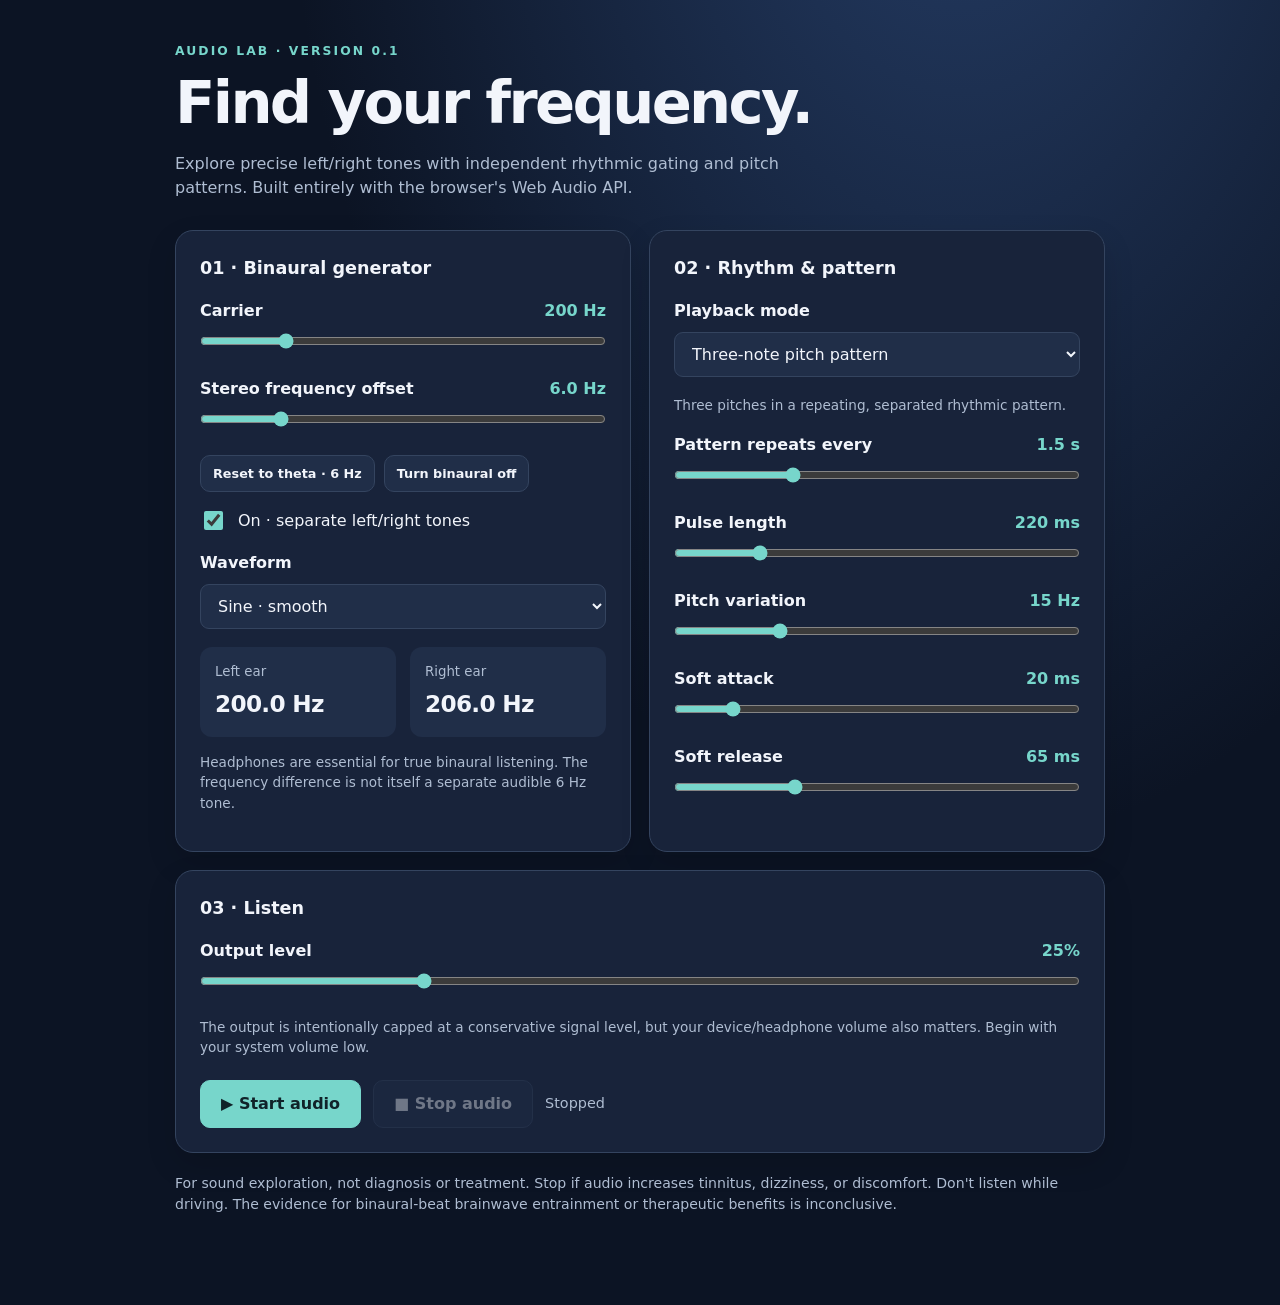
==== index.html @ 14ae580a "Add files via upload" ====
<!doctype html>
<html lang="en"><head><meta charset="utf-8"><meta name="viewport" content="width=device-width,initial-scale=1"><meta name="theme-color" content="#0c1424"><title>Audio Lab · Binaural & Rhythm</title><link rel="stylesheet" href="./css/app.css"></head>
<body><main>
  <div class="eyebrow">Audio Lab · Version 0.1</div>
  <h1>Find your frequency.</h1>
  <p class="intro">Explore precise left/right tones with independent rhythmic gating and pitch patterns. Built entirely with the browser's Web Audio API.</p>
  <div class="grid">
    <section class="panel"><h2>01 · Binaural generator</h2>
      <div class="control"><label for="carrier">Carrier <output class="number" id="carrierValue">200 Hz</output></label><input id="carrier" type="range" min="100" max="600" step="1" value="200"></div>
      <div class="control"><label for="beat">Stereo frequency offset <output class="number" id="beatValue">6.0 Hz</output></label><input id="beat" type="range" min="0.5" max="30" step="0.1" value="6"></div>
      <div class="chipline"><button type="button" id="theta">Reset to theta · 6 Hz</button><button type="button" id="offbeat">Turn binaural off</button></div>
      <div class="check"><input id="binaural" type="checkbox" checked><label for="binaural" id="binauralLabel">On · separate left/right tones</label></div>
      <div class="control"><label for="waveform">Waveform</label><select id="waveform"><option value="sine">Sine · smooth</option><option value="triangle">Triangle · soft textured</option><option value="square">Square · bright (start quietly)</option></select></div>
      <div class="frequencies"><div class="frequency"><small>Left ear</small><strong id="leftFreq">200 Hz</strong></div><div class="frequency"><small>Right ear</small><strong id="rightFreq">206 Hz</strong></div></div>
      <p class="tip">Headphones are essential for true binaural listening. The frequency difference is not itself a separate audible 6 Hz tone.</p>
    </section>
    <section class="panel"><h2>02 · Rhythm & pattern</h2>
      <div class="control"><label for="mode">Playback mode</label><select id="mode"><option value="continuous">Continuous tones</option><option value="pulse">DA — silence — DA</option><option value="alternate">DA — do — DA — do</option><option value="pattern" selected>Three-note pitch pattern</option><option value="overlap">Overlapping three-note pattern</option></select></div>
      <p class="tip" id="modeDescription"></p>
      <div id="rhythmControls">
        <div class="control"><label for="period">Pattern repeats every <output class="number" id="periodValue">1.5 s</output></label><input id="period" type="range" min="0.5" max="4" step="0.1" value="1.5"></div>
        <div class="control"><label for="pulseMs">Pulse length <output class="number" id="pulseMsValue">220 ms</output></label><input id="pulseMs" type="range" min="50" max="900" step="10" value="220"></div>
        <div id="pitchVariationRow" class="control"><label for="pitchVariation">Pitch variation <output class="number" id="pitchVariationValue">15 Hz</output></label><input id="pitchVariation" type="range" min="0" max="60" step="1" value="15"></div>
        <div class="control"><label for="attackMs">Soft attack <output class="number" id="attackMsValue">20 ms</output></label><input id="attackMs" type="range" min="5" max="120" step="5" value="20"></div>
        <div class="control"><label for="releaseMs">Soft release <output class="number" id="releaseMsValue">65 ms</output></label><input id="releaseMs" type="range" min="10" max="200" step="5" value="65"></div>
      </div>
    </section>
    <section class="panel wide"><h2>03 · Listen</h2>
      <div class="control"><label for="volume">Output level <output class="number" id="volumeValue">25%</output></label><input id="volume" type="range" min="0" max="100" value="25" step="1"></div>
      <p class="tip">The output is intentionally capped at a conservative signal level, but your device/headphone volume also matters. Begin with your system volume low.</p>
      <div class="actions"><button id="start" class="primary" type="button">▶ Start audio</button><button id="stop" type="button" disabled>■ Stop audio</button><span id="status" class="status" role="status">Stopped</span></div>
      <div id="error" class="warning" role="alert" hidden></div>
    </section>
  </div>
  <footer>For sound exploration, not diagnosis or treatment. Stop if audio increases tinnitus, dizziness, or discomfort. Don't listen while driving. The evidence for binaural-beat brainwave entrainment or therapeutic benefits is inconclusive.</footer>
</main><script type="module" src="./js/app.js"></script></body></html>
---- css/app.css ----
:root{color-scheme:dark;--bg:#0c1424;--panel:#18233a;--panel2:#202e48;--line:#34445f;--text:#f2f5fb;--muted:#afbdd2;--accent:#77d6cb;--blue:#8bbaff}*{box-sizing:border-box}body{margin:0;background:radial-gradient(ellipse at 75% -20%,#253d66 0,transparent 50%),var(--bg);color:var(--text);font:16px/1.5 system-ui,-apple-system,Segoe UI,sans-serif}main{max-width:970px;margin:auto;padding:42px 20px 70px}h1{font-size:clamp(2.2rem,5vw,3.7rem);letter-spacing:-.045em;line-height:1.1;margin:10px 0}h2{font-size:1.1rem;margin:0 0 18px}p{color:var(--muted)}.eyebrow{font-size:.77rem;text-transform:uppercase;letter-spacing:.17em;font-weight:800;color:var(--accent)}.intro{max-width:620px;margin-bottom:30px}.grid{display:grid;grid-template-columns:repeat(2,minmax(0,1fr));gap:18px}.panel{background:var(--panel);border:1px solid var(--line);padding:24px;border-radius:18px;box-shadow:0 12px 30px #0002}.wide{grid-column:1/-1}.control{margin:18px 0}.control>label,.range-heading{display:flex;align-items:center;justify-content:space-between;gap:10px;font-weight:650}.number{font-variant-numeric:tabular-nums;color:var(--accent);font-weight:700}input[type=range]{width:100%;margin:10px 0;accent-color:var(--accent);cursor:pointer}select{background:var(--panel2);color:var(--text);border:1px solid var(--line);border-radius:9px;padding:11px 13px;font:inherit;width:100%;margin-top:9px}button{font:inherit;border:1px solid var(--line);background:var(--panel2);color:var(--text);border-radius:10px;padding:11px 20px;cursor:pointer;font-weight:700}button:hover:not(:disabled){border-color:var(--accent)}button:disabled{opacity:.4;cursor:not-allowed}.primary{background:var(--accent);color:#102329;border-color:var(--accent)}.actions{display:flex;align-items:center;gap:12px;flex-wrap:wrap;margin-top:22px}.status{font-size:.9rem;color:var(--muted)}.status.playing{color:var(--accent)}.frequencies{display:grid;grid-template-columns:1fr 1fr;gap:14px}.frequency{background:var(--panel2);border-radius:12px;padding:15px}.frequency small{display:block;color:var(--muted);margin-bottom:5px}.frequency strong{font-size:1.45rem;letter-spacing:-.03em}.tip{font-size:.85rem;color:var(--muted);margin-top:15px}.chipline{display:flex;gap:9px;flex-wrap:wrap}.chipline button{font-size:.8rem;padding:8px 12px}.check{display:flex;align-items:center;gap:12px;margin-top:16px}.check input{width:19px;height:19px;accent-color:var(--accent)}.check label{cursor:pointer}.warning{background:#372735;color:#ffe1e3;border:1px solid #815468;border-radius:10px;padding:12px;margin-top:14px}footer{padding:20px 0;color:var(--muted);font-size:.88rem}@media(max-width:670px){.grid{grid-template-columns:1fr}.wide{grid-column:auto}.panel{padding:19px}main{padding-top:25px}}
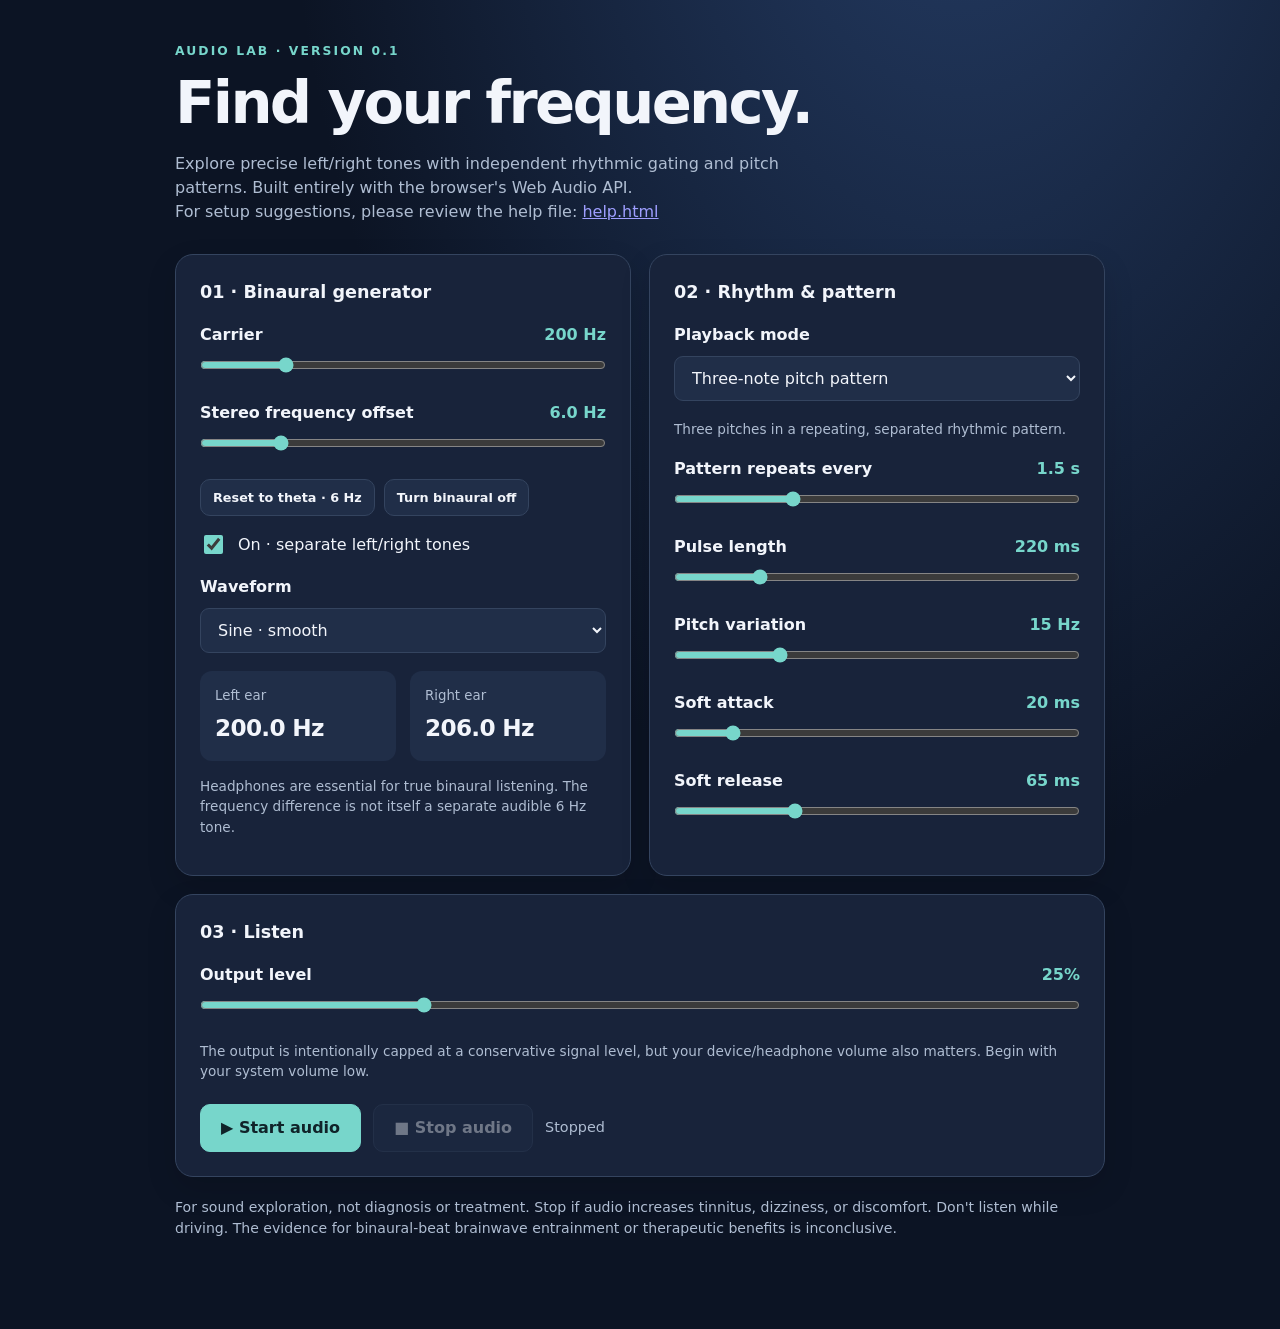
==== commit d5ceadd7: "Add files via upload" ====
--- a/index.html
+++ b/index.html
@@ -3,7 +3,9 @@
 <body><main>
   <div class="eyebrow">Audio Lab · Version 0.1</div>
   <h1>Find your frequency.</h1>
-  <p class="intro">Explore precise left/right tones with independent rhythmic gating and pitch patterns. Built entirely with the browser's Web Audio API.</p>
+  <p class="intro">Explore precise left/right tones with independent rhythmic gating and pitch patterns. Built entirely with the browser's Web Audio API.
+    <br>For setup suggestions, please review the help file: <a href="help.html" target="_blank">help.html</a>
+  </p>
   <div class="grid">
     <section class="panel"><h2>01 · Binaural generator</h2>
       <div class="control"><label for="carrier">Carrier <output class="number" id="carrierValue">200 Hz</output></label><input id="carrier" type="range" min="100" max="600" step="1" value="200"></div>
